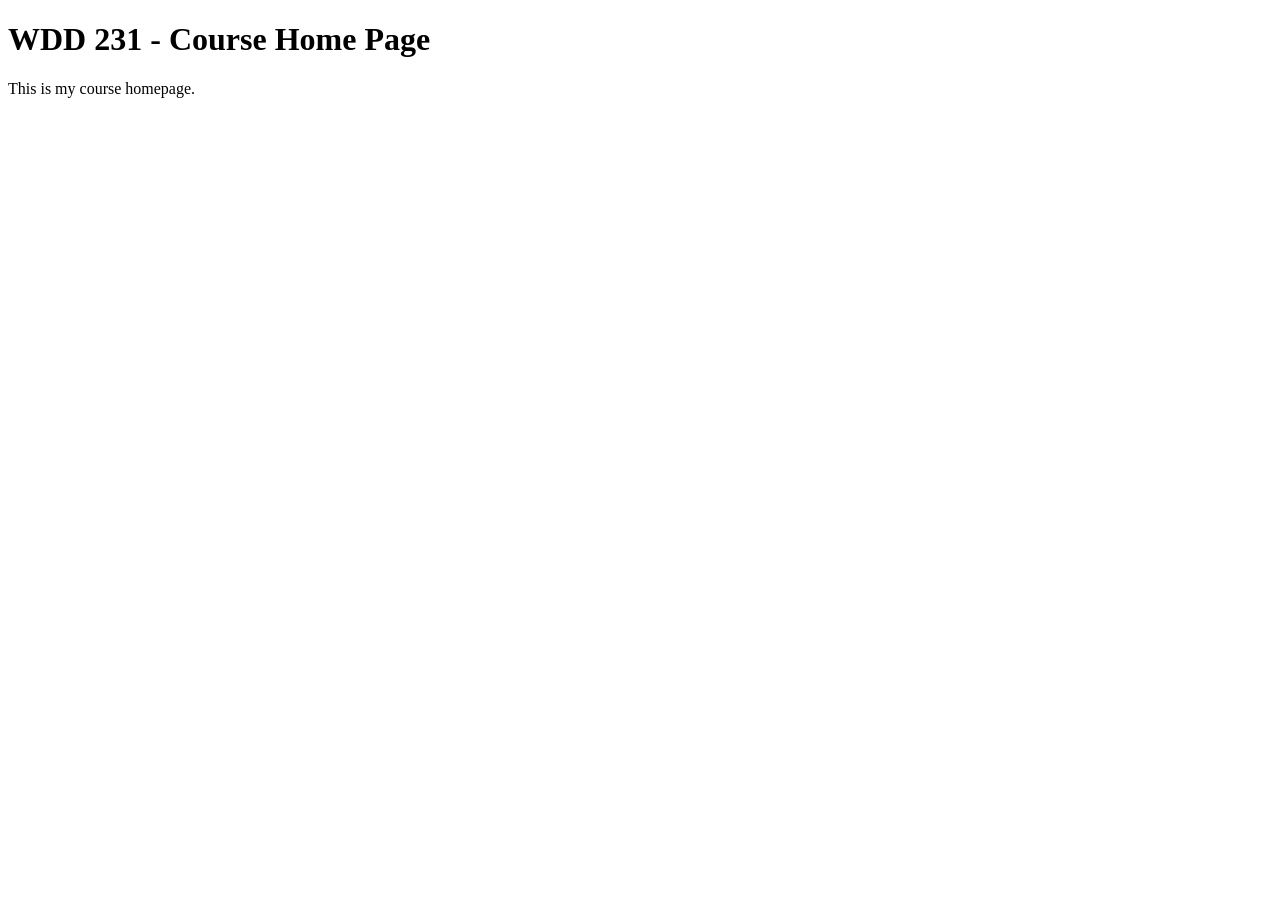
==== index.html @ ca7cb086 "Add course home page" ====
<!DOCTYPE html>
<html lang="en">

<head>
    <meta charset="UTF-8">
    <meta name="viewport" content="width=device-width, initial-scale=1.0">
    <title>WDD 231 - Course Home Page</title>
</head>

<body>
    <h1>WDD 231 - Course Home Page</h1>
    <p>This is my course homepage.</p>
</body>

</html>
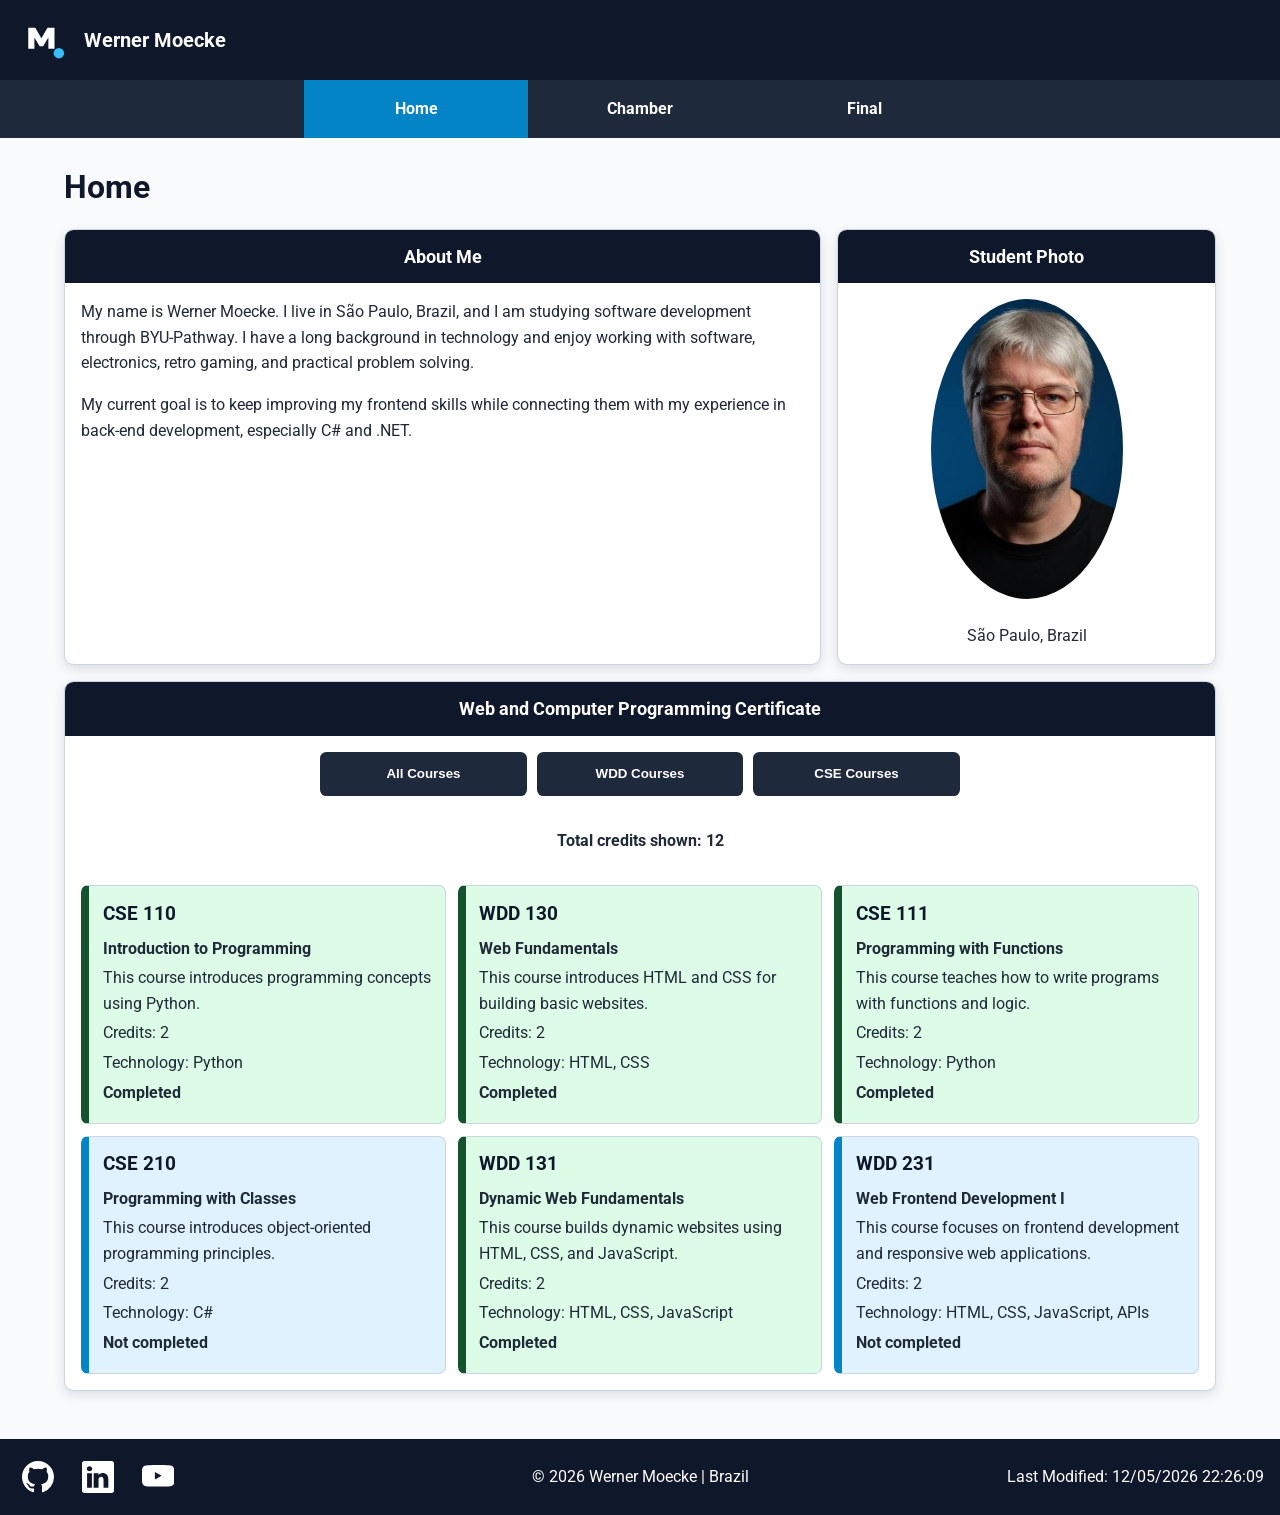
==== commit 6276d3ee: "Add WDD 231 course home page" ====
--- a/index.html
+++ b/index.html
@@ -4,12 +4,79 @@
 <head>
     <meta charset="UTF-8">
     <meta name="viewport" content="width=device-width, initial-scale=1.0">
-    <title>WDD 231 - Course Home Page</title>
+    <title>WDD 231 Course Home Page | Werner Moecke</title>
+    <meta name="description"
+        content="WDD 231 course home page for Werner Moecke, including personal information, social links, responsive navigation, and certificate course cards.">
+    <meta name="author" content="Werner Moecke">
+    <link rel="stylesheet" href="styles/small.css">
+    <link rel="stylesheet" href="styles/larger.css">
+    <script src="scripts/navigation.js" defer></script>
+    <script src="scripts/date.js" defer></script>
+    <script src="scripts/course.js" defer></script>
 </head>
 
 <body>
-    <h1>WDD 231 - Course Home Page</h1>
-    <p>This is my course homepage.</p>
+    <header>
+        <img src="images/logo.svg" alt="Course site logo" width="48" height="48">
+        <span>Werner Moecke</span>
+        <button id="nav-button" class="hamburger" type="button" aria-label="Open navigation menu"></button>
+    </header>
+
+    <nav id="nav-bar" class="navigation">
+        <ul>
+            <li class="current"><a href="index.html">Home</a></li>
+            <li><a href="chamber/index.html">Chamber</a></li>
+            <li><a href="final/index.html">Final</a></li>
+        </ul>
+    </nav>
+
+    <main>
+        <h1>Home</h1>
+
+        <div class="home-grid">
+            <section class="card about-card">
+                <h2>About Me</h2>
+                <p>My name is Werner Moecke. I live in São Paulo, Brazil, and I am studying software development through
+                    BYU-Pathway. I have a long background in technology and enjoy working with software, electronics,
+                    retro gaming, and practical problem solving.</p>
+                <p>My current goal is to keep improving my frontend skills while connecting them with my experience in
+                    back-end development, especially C# and .NET.</p>
+            </section>
+
+            <section class="card photo-card">
+                <h2>Student Photo</h2>
+                <img class="profile-photo" src="images/profile.jpg" alt="Werner Moecke" width="300" height="300">
+                <p>São Paulo, Brazil</p>
+            </section>
+        </div>
+
+        <section class="card certificate-card">
+            <h2>Web and Computer Programming Certificate</h2>
+            <div class="course-filters" aria-label="Course filters">
+                <button id="all" type="button">All Courses</button>
+                <button id="wdd" type="button">WDD Courses</button>
+                <button id="cse" type="button">CSE Courses</button>
+            </div>
+            <p id="credits-total" class="credits-total" aria-live="polite"></p>
+            <div id="course-cards" class="course-cards"></div>
+        </section>
+    </main>
+
+    <footer>
+        <div class="social">
+            <a href="https://github.com/wmoecke" target="_blank" rel="noopener">
+                <img src="images/github.svg" alt="GitHub profile" width="32" height="32">
+            </a>
+            <a href="https://www.linkedin.com/in/wernermoecke/" target="_blank" rel="noopener">
+                <img src="images/linkedin.svg" alt="LinkedIn profile" width="32" height="32">
+            </a>
+            <a href="https://www.youtube.com/" target="_blank" rel="noopener">
+                <img src="images/youtube.svg" alt="YouTube" width="32" height="32">
+            </a>
+        </div>
+        <p>&copy; <span id="currentyear"></span> Werner Moecke | Brazil</p>
+        <p id="lastModified"></p>
+    </footer>
 </body>
 
 </html>
--- a/styles/small.css
+++ b/styles/small.css
@@ -0,0 +1,238 @@
+@import url("https://fonts.googleapis.com/css2?family=Roboto:wght@400;500;700&display=swap");
+
+:root {
+    --primary: #0f172a;
+    --secondary: #1e293b;
+    --accent: #0284c7;
+    --accent-light: #e0f2fe;
+    --completed: #14532d;
+    --completed-bg: #dcfce7;
+    --surface: #ffffff;
+    --page: #f8fafc;
+    --text: #1f2937;
+    --border: #cbd5e1;
+    --shadow: 0 0.25rem 0.75rem rgb(15 23 42 / 12%);
+}
+
+* {
+    box-sizing: border-box;
+}
+
+body {
+    min-width: 320px;
+    margin: 0;
+    background-color: var(--page);
+    color: var(--text);
+    font-family: "Roboto", Arial, sans-serif;
+    line-height: 1.6;
+}
+
+header {
+    display: grid;
+    grid-template-columns: 48px auto 48px;
+    align-items: center;
+    gap: 0.75rem;
+    padding: 0.75rem 1rem;
+    background-color: var(--primary);
+    color: white;
+}
+
+header img {
+    width: 48px;
+    height: 48px;
+}
+
+header span {
+    font-size: 1.25rem;
+    font-weight: 700;
+}
+
+.hamburger {
+    width: 48px;
+    height: 48px;
+    border: 0;
+    background: none;
+    color: white;
+    cursor: pointer;
+    font-size: 2rem;
+}
+
+.hamburger::before {
+    content: "\2630";
+}
+
+.hamburger.show::before {
+    content: "\00D7";
+}
+
+.navigation {
+    display: none;
+    background-color: var(--secondary);
+}
+
+.navigation.show {
+    display: block;
+}
+
+.navigation ul {
+    margin: 0;
+    padding: 0;
+    list-style: none;
+}
+
+.navigation a {
+    display: block;
+    min-height: 44px;
+    padding: 0.9rem 1rem;
+    color: white;
+    font-weight: 700;
+    text-align: center;
+    text-decoration: none;
+}
+
+.navigation a:hover,
+.navigation a:focus,
+.navigation .current a {
+    background-color: var(--accent);
+}
+
+main {
+    width: min(72rem, calc(100% - 2rem));
+    margin: 0 auto;
+    padding: 1rem 0 2rem;
+}
+
+h1 {
+    margin: 0.5rem 0 1rem;
+    color: var(--primary);
+    font-size: 2rem;
+}
+
+h2 {
+    margin: 0;
+    padding: 0.75rem 1rem;
+    background-color: var(--primary);
+    color: white;
+    font-size: 1.15rem;
+    text-align: center;
+}
+
+.card {
+    overflow: hidden;
+    margin-bottom: 1rem;
+    border: 1px solid var(--border);
+    border-radius: 0.6rem;
+    background-color: var(--surface);
+    box-shadow: var(--shadow);
+}
+
+.card p {
+    margin: 1rem;
+}
+
+.photo-card {
+    text-align: center;
+}
+
+.profile-photo {
+    width: min(12rem, 70%);
+    aspect-ratio: 1 / 1;
+    margin: 1rem auto 0;
+    border-radius: 50%;
+    object-fit: cover;
+}
+
+.course-filters {
+    display: grid;
+    gap: 0.6rem;
+    padding: 1rem;
+}
+
+.course-filters button {
+    min-height: 44px;
+    border: 0;
+    border-radius: 0.4rem;
+    background-color: var(--secondary);
+    color: white;
+    cursor: pointer;
+    font-weight: 700;
+}
+
+.course-filters button:hover,
+.course-filters button:focus {
+    background-color: var(--accent);
+}
+
+.credits-total {
+    font-weight: 700;
+    text-align: center;
+}
+
+.course-cards {
+    display: grid;
+    gap: 0.75rem;
+    padding: 1rem;
+}
+
+.course-card {
+    border: 1px solid var(--border);
+    border-left: 0.5rem solid var(--accent);
+    border-radius: 0.45rem;
+    padding: 0.85rem;
+    background-color: var(--accent-light);
+}
+
+.course-card.completed {
+    border-left-color: var(--completed);
+    background-color: var(--completed-bg);
+}
+
+.course-card h3 {
+    margin: 0 0 0.35rem;
+    color: var(--primary);
+}
+
+.course-card p {
+    margin: 0.25rem 0;
+}
+
+.course-card .status {
+    font-weight: 700;
+}
+
+footer {
+    padding: 1rem;
+    background-color: var(--primary);
+    color: white;
+    text-align: center;
+}
+
+footer p {
+    margin: 0.4rem 0;
+}
+
+.social {
+    display: flex;
+    justify-content: center;
+    gap: 1rem;
+    margin-bottom: 0.75rem;
+}
+
+.social a {
+    display: flex;
+    width: 44px;
+    height: 44px;
+    align-items: center;
+    justify-content: center;
+    border-radius: 50%;
+}
+
+.social a:hover,
+.social a:focus {
+    background-color: var(--accent);
+}
+
+.social img {
+    width: 32px;
+    height: 32px;
+}
--- a/styles/larger.css
+++ b/styles/larger.css
@@ -0,0 +1,64 @@
+@media screen and (min-width: 700px) {
+    header {
+        grid-template-columns: 56px auto;
+    }
+
+    header img {
+        width: 56px;
+        height: 56px;
+    }
+
+    .hamburger {
+        display: none;
+    }
+
+    .navigation {
+        display: block;
+    }
+
+    .navigation ul {
+        display: flex;
+        justify-content: center;
+    }
+
+    .navigation li {
+        flex: 1 1 auto;
+        max-width: 14rem;
+    }
+
+    .navigation a {
+        padding: 1rem 1.5rem;
+    }
+
+    .home-grid {
+        display: grid;
+        grid-template-columns: 2fr 1fr;
+        gap: 1rem;
+    }
+
+    .course-filters {
+        grid-template-columns: repeat(3, 1fr);
+        max-width: 42rem;
+        margin: 0 auto;
+    }
+
+    .course-cards {
+        grid-template-columns: repeat(3, 1fr);
+    }
+
+    footer {
+        display: grid;
+        grid-template-columns: 1fr auto 1fr;
+        align-items: center;
+        gap: 1rem;
+    }
+
+    footer .social {
+        justify-content: flex-start;
+        margin-bottom: 0;
+    }
+
+    footer p:last-child {
+        text-align: right;
+    }
+}
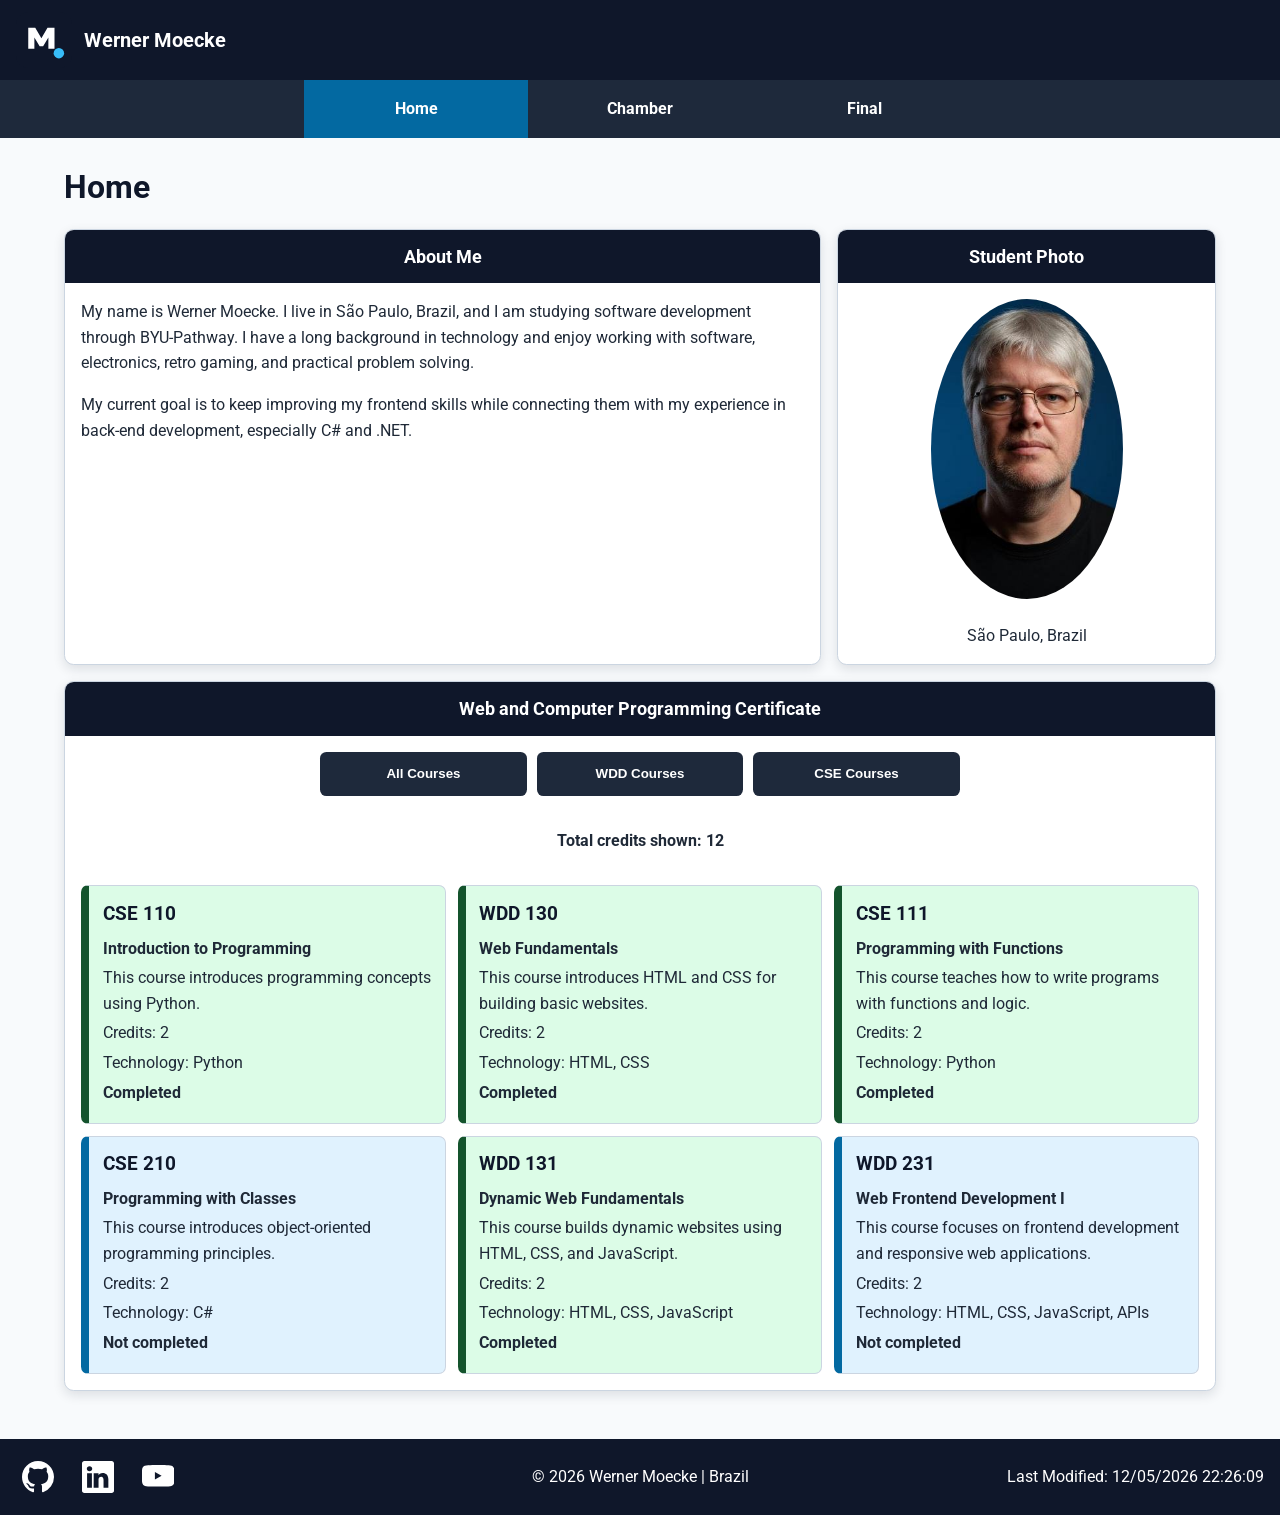
==== commit aaf91c59: "Fix WDD 231 home page audit issues" ====
--- a/index.html
+++ b/index.html
@@ -8,8 +8,14 @@
     <meta name="description"
         content="WDD 231 course home page for Werner Moecke, including personal information, social links, responsive navigation, and certificate course cards.">
     <meta name="author" content="Werner Moecke">
+
+    <link rel="preconnect" href="https://fonts.googleapis.com">
+    <link rel="preconnect" href="https://fonts.gstatic.com" crossorigin>
+    <link href="https://fonts.googleapis.com/css2?family=Roboto:wght@400;500;700&display=swap" rel="stylesheet">
+
     <link rel="stylesheet" href="styles/small.css">
     <link rel="stylesheet" href="styles/larger.css">
+
     <script src="scripts/navigation.js" defer></script>
     <script src="scripts/date.js" defer></script>
     <script src="scripts/course.js" defer></script>
@@ -52,7 +58,7 @@
 
         <section class="card certificate-card">
             <h2>Web and Computer Programming Certificate</h2>
-            <div class="course-filters" aria-label="Course filters">
+            <div class="course-filters" role="group" aria-label="Course filters">
                 <button id="all" type="button">All Courses</button>
                 <button id="wdd" type="button">WDD Courses</button>
                 <button id="cse" type="button">CSE Courses</button>
--- a/styles/small.css
+++ b/styles/small.css
@@ -1,9 +1,7 @@
-@import url("https://fonts.googleapis.com/css2?family=Roboto:wght@400;500;700&display=swap");
-
 :root {
     --primary: #0f172a;
     --secondary: #1e293b;
-    --accent: #0284c7;
+    --accent: #0369a1;
     --accent-light: #e0f2fe;
     --completed: #14532d;
     --completed-bg: #dcfce7;
